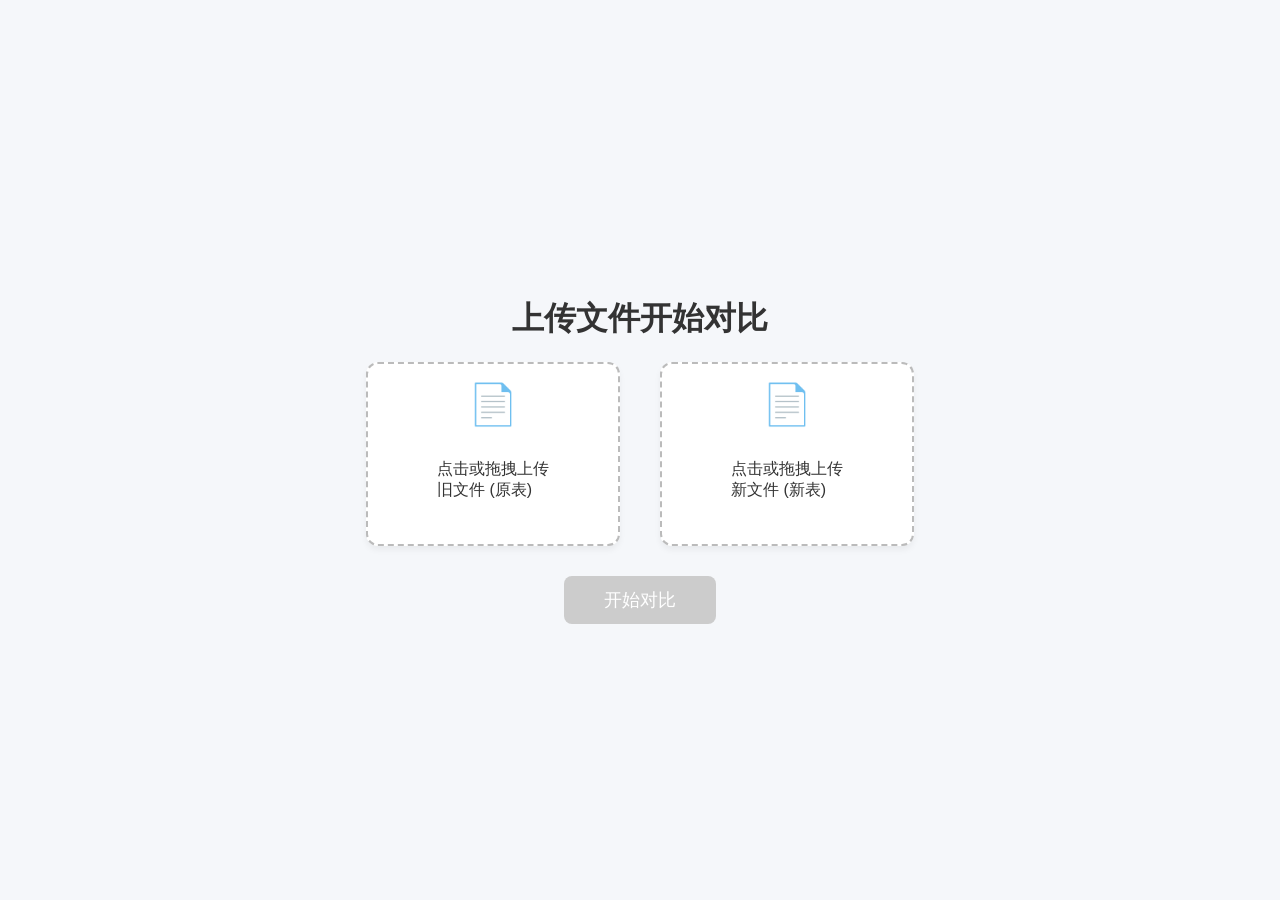
==== pages/compare.html @ 4669dcea "Initial commit for JSON formatter and comparer features" ====
<!DOCTYPE html>
<html lang="zh-CN">
<head>
    <meta charset="UTF-8">
    <meta name="viewport" content="width=device-width, initial-scale=1.0">
    <title>Excel 文档深度比较</title>
    <!-- 引入 SheetJS 处理 Excel -->
    <script src="https://cdn.sheetjs.com/xlsx-0.20.1/package/dist/xlsx.full.min.js"></script>
    <link rel="stylesheet" href="../css/style.css">
    <style>
        /* 额外的内联样式（如果有） */
    </style>
</head>
<body>

    <!-- 第一部分：上传页面 -->
    <div id="upload-section">
        <h1>上传文件开始对比</h1>
        <div class="upload-container">
            <div class="drop-zone" id="drop-1">
                <div class="icon">📄</div>
                <p>点击或拖拽上传<br>旧文件 (原表)</p>
                <div class="file-name" id="name-1"></div>
            </div>
            <div class="drop-zone" id="drop-2">
                <div class="icon">📄</div>
                <p>点击或拖拽上传<br>新文件 (新表)</p>
                <div class="file-name" id="name-2"></div>
            </div>
        </div>
        <button id="start-btn" disabled>开始对比</button>
        <input type="file" id="file-input-1" hidden accept=".xlsx, .xls">
        <input type="file" id="file-input-2" hidden accept=".xlsx, .xls">
    </div>

    <!-- 第二部分：结果页面 -->
    <div id="result-section">
        <!-- 顶部 Sheet 导航 (普通模式) -->
        <div id="normal-sheet-nav">
            <!-- 动态生成 Tab -->
        </div>

        <!-- 工具栏 -->
        <div class="toolbar">
            <h2>对比结果 <span style="font-size:12px; color:#666; font-weight:normal; margin-left:10px;" id="current-key-info"></span></h2>
            <div style="display: flex; gap: 10px;">
                <button class="btn-icon" onclick="showKeySelectionModal(commonSheets[currentSheetIndex])">⚙ 设置主键</button>
                <button class="btn-icon" id="fullscreen-btn">🖥️ 全屏显示</button>
                <div id="fs-controls" style="display: none; gap: 5px;">
                     <button class="btn-icon" id="layout-toggle-btn">📖 切换布局</button>
                     <button class="btn-icon" id="exit-fullscreen-btn">❎ 退出全屏</button>
                </div>
            </div>
        </div>

        <!-- 对比视图主体 -->
        <div id="comparison-view" class="layout-lr">
            <div class="table-wrapper" id="wrapper-left">
                <h3>旧文件 (Left)</h3>
                <div id="table-container-left"></div>
            </div>
            <div class="table-wrapper" id="wrapper-right">
                <h3>新文件 (Right)</h3>
                <div id="table-container-right"></div>
            </div>
        </div>
    </div>

    <!-- 全屏浮动导航 -->
    <div id="floating-nav">
        <div class="nav-header" id="nav-drag-handle">
            <span class="nav-title">工作表列表</span>
            <span class="nav-close" id="nav-minimize-btn">_</span>
        </div>
        <div class="nav-content" id="floating-sheet-list">
            <!-- 动态插入 Sheet 列表 -->
        </div>
        <div class="nav-actions">
            <button class="nav-btn" id="nav-prev">⬅ 上一张</button>
            <button class="nav-btn" id="nav-next">下一张 ➡</button>
            <button class="nav-btn" id="nav-exit" title="退出全屏" style="color: #d32f2f;">❎</button>
        </div>
    </div>

    <!-- 主键选择模态框 -->
    <div class="modal-overlay" id="key-modal">
        <div class="modal">
            <div class="modal-header">设置主键 (行识别规则) - <span id="modal-sheet-name"></span></div>
            <div style="font-size: 13px; color: #444; background:#f0f7f4; padding:10px; border-radius:6px; margin-bottom: 12px; line-height:1.6;">
                <strong>🤔 什么是主键？</strong><br>
                主键是能代表“这还是同一行”的列。<br>
                <div style="margin-top:5px; padding-left:10px; color:#555;">
                • <strong>情况1 (有ID)</strong>：如果有“订单号”或“工号”，勾选它即可。<br>
                • <strong>情况2 (组合)</strong>：如果没有ID，请勾选组合，例如同时勾选 <strong>[客户]</strong> 和 <strong>[时间]</strong>。<br>
                </div>
                <div style="margin-top:5px; color:#107c41; font-weight:bold;">
                💡 勾选正确的主键后，即使两张表的列顺序乱了、或者中间插入了新列，系统也能准确把相同的行对齐比较！
                </div>
            </div>
            <div class="modal-body" id="key-options">
                <!-- 动态插入列名 Checkbox -->
            </div>
            <div style="margin-bottom: 15px;">
                <label style="cursor: pointer; font-size: 13px;">
                    <input type="checkbox" id="apply-all-check" checked> 
                    应用到其他包含相同列名的工作表
                </label>
            </div>
            <div class="modal-footer">
                <button id="confirm-key-btn" class="btn-icon" style="background: var(--primary-color); color: white; border: none;">确认并重新对比</button>
            </div>
        </div>
    </div>

    <script src="../js/script.js"></script>
</body>
</html>
---- css/style.css ----
:root {
    --primary-color: #107c41; /* Excel Green */
    --primary-light: #e6f7ef;
    --border-color: #e0e0e0;
    --bg-color: #f5f7fa;
    --text-color: #333;
    
    /* Diff Colors */
    --diff-add-bg: #dcfce7; /* Stronger Green */
    --diff-add-color: #166534;
    --diff-del-bg: #fee2e2; /* Stronger Red */
    --diff-del-color: #991b1b;
    --diff-mod-bg: #fecaca; /* Reddish for modification */
    --diff-mod-text: #7f1d1d;
    --match-bg: #f0fdf4; /* Light Green for Matches */
    
    /* Fullscreen Mode (White/Simple) */
    --fs-bg: #ffffff;
    --fs-text: #333333;
    --fs-border: #e0e0e0;
    --fs-header-bg: #f9fafb;
}

body {
    font-family: "Segoe UI", "Microsoft YaHei", sans-serif;
    margin: 0;
    padding: 0;
    background-color: var(--bg-color);
    color: var(--text-color);
    height: 100vh;
    display: flex;
    flex-direction: column;
}

/* --- Upload Section --- */
#upload-section {
    flex: 1;
    display: flex;
    flex-direction: column;
    align-items: center;
    justify-content: center;
    transition: all 0.5s ease;
    padding: 20px;
}

#upload-section.collapsed {
    display: none;
}

.upload-container {
    display: flex;
    gap: 40px;
    margin-bottom: 30px;
}

.drop-zone {
    width: 250px;
    height: 180px;
    border: 2px dashed #bbb;
    border-radius: 12px;
    display: flex;
    flex-direction: column;
    align-items: center;
    justify-content: center;
    background: white;
    cursor: pointer;
    transition: all 0.3s;
    box-shadow: 0 4px 6px rgba(0,0,0,0.05);
}

.drop-zone:hover, .drop-zone.dragover {
    border-color: var(--primary-color);
    background: var(--primary-light);
    transform: translateY(-2px);
}

.drop-zone .icon {
    font-size: 40px;
    margin-bottom: 15px;
}

.file-name {
    margin-top: 10px;
    font-weight: bold;
    color: var(--primary-color);
    word-break: break-all;
    text-align: center;
    padding: 0 10px;
}

#start-btn {
    padding: 12px 40px;
    font-size: 18px;
    background-color: var(--primary-color);
    color: white;
    border: none;
    border-radius: 8px;
    cursor: pointer;
    transition: background 0.3s;
    box-shadow: 0 4px 12px rgba(16, 124, 65, 0.3);
}

#start-btn:disabled {
    background-color: #ccc;
    cursor: not-allowed;
    box-shadow: none;
}

/* --- Result Section --- */
#result-section {
    display: none; /* JS toggles this */
    flex-direction: column;
    height: 100vh;
    overflow: hidden;
}

/* --- Sheet Navigation --- */
#normal-sheet-nav {
    display: flex;
    overflow-x: auto;
    background: #fff;
    border-bottom: 1px solid var(--border-color);
    padding: 0 12px;
    box-shadow: 0 2px 4px rgba(0,0,0,0.05);
    scroll-behavior: smooth;
    /* 隐藏默认滚动条，但保持可滚动 */
    scrollbar-width: thin;
    scrollbar-color: #ccc transparent;
}
#normal-sheet-nav::-webkit-scrollbar {
    height: 3px;
}
#normal-sheet-nav::-webkit-scrollbar-thumb {
    background: #ccc;
    border-radius: 3px;
}
#normal-sheet-nav::-webkit-scrollbar-track {
    background: transparent;
}

.sheet-tab {
    padding: 10px 16px;
    cursor: pointer;
    border-bottom: 3px solid transparent;
    font-weight: 500;
    white-space: nowrap;
    transition: all 0.2s;
    display: flex;
    align-items: center;
    gap: 6px;
    position: relative;
    font-size: 13px;
}

/* 红绿状态圆点 */
.sheet-tab .status-dot {
    display: inline-block;
    width: 7px;
    height: 7px;
    border-radius: 50%;
    background: #d1d5db; /* 默认灰色：计算中 */
    flex-shrink: 0;
    transition: background 0.4s ease, box-shadow 0.4s ease;
}
.sheet-tab .status-dot[data-status="same"] {
    background: #22c55e; /* 绿色 */
    box-shadow: 0 0 4px rgba(34, 197, 94, 0.5);
}
.sheet-tab .status-dot[data-status="diff"] {
    background: #ef4444; /* 红色 */
    box-shadow: 0 0 4px rgba(239, 68, 68, 0.5);
}
.sheet-tab .status-dot[data-status="pending"] {
    background: #d1d5db; /* 灰色 */
    animation: dot-pulse 1.5s ease-in-out infinite;
}
@keyframes dot-pulse {
    0%, 100% { opacity: 0.4; }
    50% { opacity: 1; }
}

.sheet-tab:hover {
    background: var(--primary-light);
    color: var(--primary-color);
}

.sheet-tab.active {
    border-bottom-color: var(--primary-color);
    color: var(--primary-color);
    font-weight: bold;
}

/* --- Toolbar --- */
.toolbar {
    padding: 15px 20px;
    background: #fdfdfd;
    display: flex;
    align-items: center;
    justify-content: space-between;
    border-bottom: 1px solid var(--border-color);
}

.toolbar h2 {
    margin: 0;
    font-size: 18px;
    font-weight: 600;
}

.btn-icon {
    padding: 8px 16px;
    background: white;
    border: 1px solid #ccc;
    border-radius: 6px;
    cursor: pointer;
    font-size: 14px;
    display: flex;
    align-items: center;
    gap: 6px;
    transition: all 0.2s;
}

.btn-icon:hover {
    background: #f0f0f0;
    border-color: #bbb;
}

/* --- Comparison View --- */
#comparison-view {
    flex: 1;
    display: flex;
    overflow: hidden; /* Prevent body scroll */
    padding: 10px;
    gap: 10px;
    background: #eef1f5;
}

.table-wrapper {
    flex: 1;
    background: white;
    border-radius: 8px;
    border: 1px solid var(--border-color);
    display: flex;
    flex-direction: column;
    overflow: hidden;
    box-shadow: 0 2px 8px rgba(0,0,0,0.03);
}

.table-wrapper h3 {
    margin: 0;
    padding: 10px 15px;
    background: #fafafa;
    border-bottom: 1px solid var(--border-color);
    font-size: 14px;
    color: #666;
    text-transform: uppercase;
    letter-spacing: 0.5px;
}

/* layout modifier */
#comparison-view.layout-tb {
    flex-direction: column;
}
#comparison-view.layout-lr {
    flex-direction: row;
}

/* --- Table Styles --- */
#table-container-left, #table-container-right {
    flex: 1;
    overflow: auto; /* Internal scroll */
    position: relative;
}

table {
    border-collapse: collapse;
    width: 100%; /* Force full width, column widths handled by auto */
    font-size: 13px;
    table-layout: auto; /* Let browser determine width based on content */
    min-width: 100%;
}

th, td {
    padding: 8px 10px;
    border: 1px solid var(--border-color);
    white-space: nowrap; /* Force single line */
    overflow: hidden;
    text-overflow: ellipsis;
    /* Remove fixed max-width to allow resizing */
    max-width: 300px; /* Default max width, user can resize */
    height: 30px; /* Fixed height for consistency */
}

th {
    background: #f3f3f3;
    position: sticky;
    top: 0;
    z-index: 10;
    font-weight: 600;
    text-align: left;
    box-shadow: 0 1px 0 #ddd;
    position: relative; /* For resizer positioning */
    user-select: none; /* Prevent text selection while resizing */
}

.resizer {
    position: absolute;
    right: 0;
    top: 0;
    width: 5px;
    height: 100%;
    cursor: col-resize;
    user-select: none;
    z-index: 20;
}

.resizer:hover, .resizing {
    background-color: var(--primary-color);
}

/* Diff Highlighting */
tr.diff-added {
    background-color: var(--diff-add-bg);
}
tr.diff-added td {
    color: var(--diff-add-color);
}

tr.diff-deleted {
    background-color: var(--diff-del-bg);
}
tr.diff-deleted td {
    color: var(--diff-del-color);
    text-decoration: line-through;
}

/* Match Highlighting - new feature */
tr.row-match td {
    background-color: var(--match-bg); /* Very subtle green */
    color: #333; /* Reset color just in case */
    opacity: 0.7; /* Make matching rows slightly faded to emphasize diffs */
}

td.diff-modified {
    background-color: var(--diff-mod-bg);
    color: var(--diff-mod-text);
    font-weight: bold;
    border: 2px solid #e1ce00; /* border highlight */
}

/* Structural Diffs (Added Rows / Columns) */
/* Use a special color (e.g., Orange/Yellow) for "New Structure" vs "Value Difference (Red)" */
:root {
    --struct-color-bg: #fff7ed; /* Light Orange */
    --struct-color-fg: #c2410c; /* Dark Orange */
    --struct-border: #fdba74;
}

tr.diff-struct-added td {
    background-color: var(--struct-color-bg) !important;
    color: var(--struct-color-fg);
    border-top: 1px solid var(--struct-border);
    border-bottom: 1px solid var(--struct-border);
}

tr.diff-struct-missing td {
    /* The placeholder side */
    background: repeating-linear-gradient(
        45deg,
        #fff7ed,
        #fff7ed 10px,
        #ffedd5 10px,
        #ffedd5 20px
    );
     color: #9ca3af;
}

/* Added Columns */
td.col-struct-added, th.col-struct-added {
    background-color: var(--struct-color-bg);
    border-left: 2px solid var(--struct-fg);
    border-right: 2px solid var(--struct-fg);
   color: var(--struct-color-fg);
}

td.col-struct-missing, th.col-struct-missing {
    background-color: #f9fafb; /* Light Grey base */
    background-image: repeating-linear-gradient(
        45deg,
        #fff7ed,
        #fff7ed 10px,
        #ffedd5 10px,
        #ffedd5 20px
    );
    color: #9ca3af; 
}

/* --- Floating Nav (Light Theme) --- */
#floating-nav {
    display: none; /* hidden by default */
    position: fixed;
    width: 220px;
    background: rgba(255, 255, 255, 0.95);
    backdrop-filter: blur(10px);
    border-radius: 12px;
    color: #333;
    flex-direction: column;
    box-shadow: 0 8px 32px rgba(0,0,0,0.1);
    border: 1px solid #e0e0e0;
    z-index: 1000;
    transition: width 0.3s, height 0.3s, border-radius 0.3s;
    overflow: hidden;
}

#floating-nav.minimized {
    width: 50px;
    height: 50px;
    border-radius: 25px;
    cursor: pointer;
    justify-content: center;
    align-items: center;
    background: white;
    border: 1px solid #ccc;
    box-shadow: 0 4px 10px rgba(0,0,0,0.1);
}

#floating-nav.minimized .nav-content,
#floating-nav.minimized .nav-actions,
#floating-nav.minimized .nav-title {
    display: none;
}

#floating-nav.minimized .nav-header {
    background: transparent;
    padding: 0;
    justify-content: center;
    height: 100%;
}
#floating-nav.minimized .nav-close {
    font-size: 30px;
    line-height: 50px;
    color: #107c41;
}


.nav-header {
    padding: 12px 15px;
    background: #f9f9f9;
    border-bottom: 1px solid #eee;
    cursor: move;
    display: flex;
    justify-content: space-between;
    align-items: center;
    user-select: none;
}

.nav-title {
    font-size: 14px;
    font-weight: bold;
    color: #107c41;
}

.nav-close {
    cursor: pointer;
    font-weight: bold;
    padding: 0 5px;
    color: #666;
}

.nav-content {
    max-height: 250px;
    overflow-y: auto;
    padding: 5px 0;
}

.nav-item {
    padding: 8px 15px;
    cursor: pointer;
    font-size: 13px;
    border-left: 3px solid transparent;
    color: #333;
}
.nav-item:hover { background: #f0f7f4; }
.nav-item.active {
    background: #e6ffec;
    border-left-color: #107c41;
    color: #107c41;
    font-weight: bold;
}

.nav-actions {
    display: flex;
    border-top: 1px solid #eee;
    background: #fff;
}
.nav-btn {
    flex: 1;
    background: transparent;
    border: none;
    color: #555;
    padding: 12px;
    cursor: pointer;
    transition: background 0.2s;
    font-size: 14px;
}
.nav-btn:hover { background: #f5f5f5; color: #107c41; }


/* --- Fullscreen Mode Overrides (Clean White) --- */
body.fullscreen-mode {
    background-color: white; /* Simple White */
}

/* Hide top navigation and toolbar in fullscreen as requested */
body.fullscreen-mode #normal-sheet-nav,
body.fullscreen-mode .toolbar {
    display: none !important;
}

body.fullscreen-mode #comparison-view {
    background-color: #f5f7fa; /* Light gray background */
    padding: 0; 
    gap: 2px; /* Close gap */
}

body.fullscreen-mode .table-wrapper {
    border: none;
    border-radius: 0;
    box-shadow: none;
}

/* Ensure data is still readable and styled like normal mode */
body.fullscreen-mode th {
    background-color: #f0f0f0;
    color: #333;
    border-color: #ddd;
}

body.fullscreen-mode td {
    border-color: #ddd;
    color: #333;
}



/* --- Modal --- */
.modal-overlay {
    display: none;
    position: fixed;
    top: 0; left: 0; right: 0; bottom: 0;
    background: rgba(0,0,0,0.5);
    z-index: 2000;
    justify-content: center;
    align-items: center;
}

.modal {
    background: white;
    padding: 24px;
    border-radius: 12px;
    width: 400px;
    max-width: 90vw;
    box-shadow: 0 10px 25px rgba(0,0,0,0.2);
    display: flex;
    flex-direction: column;
}

.modal-header {
    font-size: 18px;
    font-weight: bold;
    margin-bottom: 12px;
    color: var(--primary-color);
}

.modal-body {
    max-height: 300px;
    overflow-y: auto;
    margin-bottom: 20px;
    border: 1px solid #eee;
    padding: 10px;
    border-radius: 6px;
}

.col-option {
    display: block;
    margin-bottom: 8px;
    padding: 6px;
    border-radius: 4px;
    transition: background 0.2s;
}
.col-option:hover {
    background: #f5f5f5;
}

.col-option input {
    margin-right: 10px;
}

.modal-footer {
    display: flex;
    justify-content: flex-end;
}
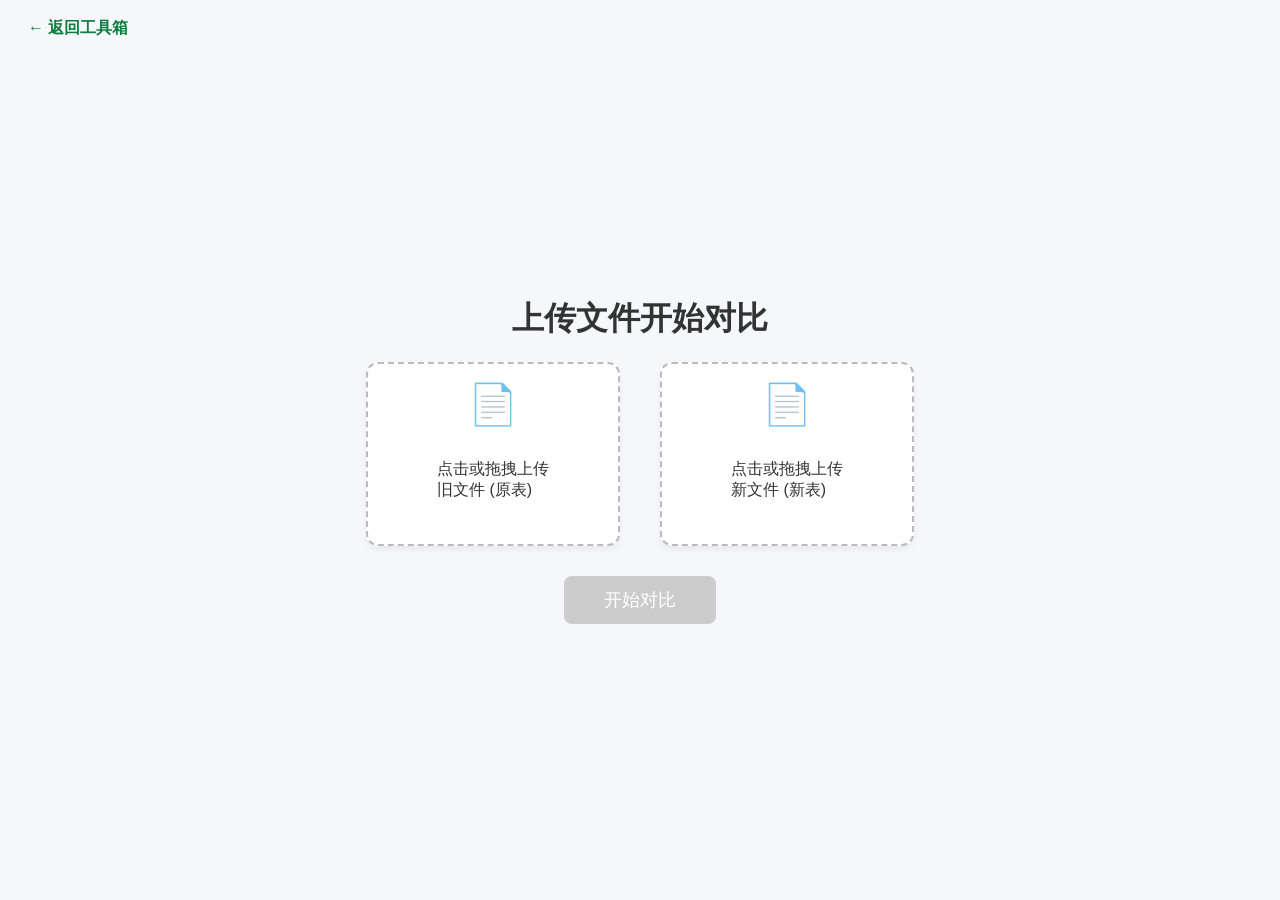
==== commit 6e2924d8: "优化页面跳转与 Excel 返回区样式 - 首页工具入口改为新标签页打开，避免覆盖原页面\n- 移除 Excel 页面顶部返回横幅，统一页面背景\n- 删除返回按钮后的 Excel 文档深度比较 文案" ====
--- a/pages/compare.html
+++ b/pages/compare.html
@@ -3,15 +3,33 @@
 <head>
     <meta charset="UTF-8">
     <meta name="viewport" content="width=device-width, initial-scale=1.0">
-    <title>Excel 文档深度比较</title>
+    <title>Excel 比较器</title>
     <!-- 引入 SheetJS 处理 Excel -->
     <script src="https://cdn.sheetjs.com/xlsx-0.20.1/package/dist/xlsx.full.min.js"></script>
     <link rel="stylesheet" href="../css/style.css">
     <style>
-        /* 额外的内联样式（如果有） */
+        .back-btn {
+            position: fixed;
+            top: 14px;
+            left: 20px;
+            z-index: 120;
+            text-decoration: none;
+            color: #107c41;
+            font-weight: 600;
+            display: inline-flex;
+            align-items: center;
+            gap: 6px;
+            padding: 4px 8px;
+            border-radius: 6px;
+        }
+
+        .back-btn:hover {
+            background: rgba(16, 124, 65, 0.08);
+        }
     </style>
 </head>
 <body>
+    <a href="../index.html" class="back-btn">← 返回工具箱</a>
 
     <!-- 第一部分：上传页面 -->
     <div id="upload-section">
@@ -114,4 +132,4 @@
 
     <script src="../js/script.js"></script>
 </body>
-</html>+</html>
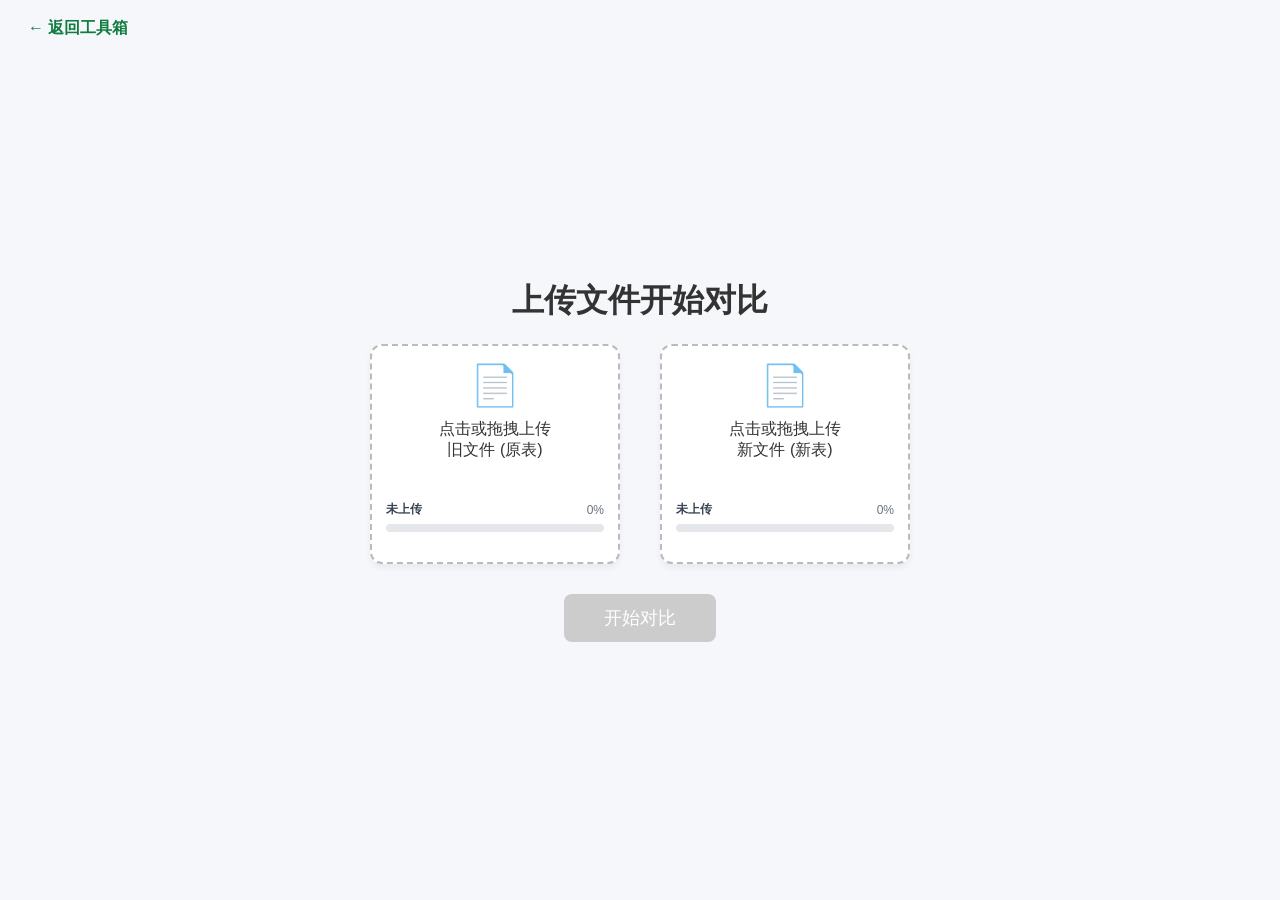
==== commit 47a78d74: "优化 Excel 对比页顶部布局并支持上次文档自动恢复" ====
--- a/pages/compare.html
+++ b/pages/compare.html
@@ -5,7 +5,6 @@
     <meta name="viewport" content="width=device-width, initial-scale=1.0">
     <title>Excel 比较器</title>
     <!-- 引入 SheetJS 处理 Excel -->
-    <script src="https://cdn.sheetjs.com/xlsx-0.20.1/package/dist/xlsx.full.min.js"></script>
     <link rel="stylesheet" href="../css/style.css">
     <style>
         .back-btn {
@@ -34,16 +33,35 @@
     <!-- 第一部分：上传页面 -->
     <div id="upload-section">
         <h1>上传文件开始对比</h1>
+        <div id="restore-hint" class="restore-hint" hidden></div>
         <div class="upload-container">
             <div class="drop-zone" id="drop-1">
                 <div class="icon">📄</div>
                 <p>点击或拖拽上传<br>旧文件 (原表)</p>
                 <div class="file-name" id="name-1"></div>
+                <div class="upload-meta" id="meta-1">
+                    <div class="upload-status-row">
+                        <span class="upload-status-text" id="status-1">未上传</span>
+                        <span class="upload-percent" id="percent-1">0%</span>
+                    </div>
+                    <div class="upload-progress">
+                        <div class="upload-progress-bar" id="progress-1"></div>
+                    </div>
+                </div>
             </div>
             <div class="drop-zone" id="drop-2">
                 <div class="icon">📄</div>
                 <p>点击或拖拽上传<br>新文件 (新表)</p>
                 <div class="file-name" id="name-2"></div>
+                <div class="upload-meta" id="meta-2">
+                    <div class="upload-status-row">
+                        <span class="upload-status-text" id="status-2">未上传</span>
+                        <span class="upload-percent" id="percent-2">0%</span>
+                    </div>
+                    <div class="upload-progress">
+                        <div class="upload-progress-bar" id="progress-2"></div>
+                    </div>
+                </div>
             </div>
         </div>
         <button id="start-btn" disabled>开始对比</button>
@@ -53,22 +71,27 @@
 
     <!-- 第二部分：结果页面 -->
     <div id="result-section">
+        <!-- 工具栏 -->
+        <div class="toolbar">
+            <div class="toolbar-left">
+                <button class="btn-icon" id="back-to-upload-btn">← 返回上传界面重新上传</button>
+            </div>
+            <div class="toolbar-center">
+                <h2>对比结果 <span id="current-key-info"></span></h2>
+            </div>
+            <div class="toolbar-right">
+                <button class="btn-icon" onclick="showKeySelectionModal(commonSheets[currentSheetIndex])">⚙ 设置主键</button>
+                <button class="btn-icon" id="fullscreen-btn">🖥️ 全屏显示</button>
+                <div id="fs-controls">
+                    <button class="btn-icon" id="layout-toggle-btn">📖 切换布局</button>
+                    <button class="btn-icon" id="exit-fullscreen-btn">❎ 退出全屏</button>
+                </div>
+            </div>
+        </div>
+
         <!-- 顶部 Sheet 导航 (普通模式) -->
         <div id="normal-sheet-nav">
             <!-- 动态生成 Tab -->
-        </div>
-
-        <!-- 工具栏 -->
-        <div class="toolbar">
-            <h2>对比结果 <span style="font-size:12px; color:#666; font-weight:normal; margin-left:10px;" id="current-key-info"></span></h2>
-            <div style="display: flex; gap: 10px;">
-                <button class="btn-icon" onclick="showKeySelectionModal(commonSheets[currentSheetIndex])">⚙ 设置主键</button>
-                <button class="btn-icon" id="fullscreen-btn">🖥️ 全屏显示</button>
-                <div id="fs-controls" style="display: none; gap: 5px;">
-                     <button class="btn-icon" id="layout-toggle-btn">📖 切换布局</button>
-                     <button class="btn-icon" id="exit-fullscreen-btn">❎ 退出全屏</button>
-                </div>
-            </div>
         </div>
 
         <!-- 对比视图主体 -->
@@ -130,6 +153,7 @@
         </div>
     </div>
 
-    <script src="../js/script.js"></script>
+    <script defer src="../js/lib/xlsx.full.min.js"></script>
+    <script defer src="../js/script.js"></script>
 </body>
 </html>
--- a/css/style.css
+++ b/css/style.css
@@ -47,6 +47,31 @@
     display: none;
 }
 
+.restore-hint {
+    width: min(900px, 100%);
+    margin: 10px auto 18px;
+    padding: 10px 12px;
+    border-radius: 8px;
+    border: 1px solid #cde8d8;
+    background: #eefaf2;
+    color: #17623b;
+    font-size: 13px;
+    line-height: 1.5;
+    box-sizing: border-box;
+}
+
+.restore-hint.is-warning {
+    border-color: #f2d3a0;
+    background: #fff7e8;
+    color: #9a5f00;
+}
+
+.restore-hint.is-info {
+    border-color: #bfdef8;
+    background: #eef6ff;
+    color: #1f4f86;
+}
+
 .upload-container {
     display: flex;
     gap: 40px;
@@ -55,17 +80,19 @@
 
 .drop-zone {
     width: 250px;
-    height: 180px;
+    min-height: 220px;
     border: 2px dashed #bbb;
     border-radius: 12px;
     display: flex;
     flex-direction: column;
     align-items: center;
-    justify-content: center;
+    justify-content: flex-start;
     background: white;
     cursor: pointer;
     transition: all 0.3s;
     box-shadow: 0 4px 6px rgba(0,0,0,0.05);
+    padding: 16px 14px 14px;
+    box-sizing: border-box;
 }
 
 .drop-zone:hover, .drop-zone.dragover {
@@ -74,9 +101,42 @@
     transform: translateY(-2px);
 }
 
+.drop-zone.is-success {
+    border-color: #22c55e;
+    background: #f0fdf4;
+}
+
+.drop-zone.is-error {
+    border-color: #ef4444;
+    background: #fef2f2;
+}
+
+.drop-zone.is-reading,
+.drop-zone.is-parsing {
+    border-color: #107c41;
+    background: #f7fcf9;
+}
+
+.drop-zone.is-success:hover,
+.drop-zone.is-success.dragover {
+    border-color: #16a34a;
+    background: #ecfdf3;
+}
+
+.drop-zone.is-error:hover,
+.drop-zone.is-error.dragover {
+    border-color: #dc2626;
+    background: #fee2e2;
+}
+
 .drop-zone .icon {
     font-size: 40px;
-    margin-bottom: 15px;
+    margin-bottom: 10px;
+}
+
+.drop-zone p {
+    margin: 0;
+    text-align: center;
 }
 
 .file-name {
@@ -86,6 +146,90 @@
     word-break: break-all;
     text-align: center;
     padding: 0 10px;
+    min-height: 20px;
+}
+
+.upload-meta {
+    width: 100%;
+    margin-top: 10px;
+}
+
+.upload-status-row {
+    display: flex;
+    align-items: center;
+    justify-content: space-between;
+    font-size: 12px;
+    margin-bottom: 6px;
+    color: #4b5563;
+}
+
+.upload-status-text {
+    font-weight: 600;
+    color: #374151;
+}
+
+.upload-status-text.is-success {
+    color: #15803d;
+}
+
+.upload-status-text.is-error {
+    color: #b91c1c;
+}
+
+.upload-percent {
+    color: #6b7280;
+    font-variant-numeric: tabular-nums;
+}
+
+.upload-progress {
+    width: 100%;
+    height: 8px;
+    border-radius: 999px;
+    background: #e5e7eb;
+    overflow: hidden;
+}
+
+.upload-progress-bar {
+    position: relative;
+    width: 0%;
+    height: 100%;
+    border-radius: inherit;
+    background: linear-gradient(90deg, #16a34a, #22c55e);
+    transition: width 0.25s linear;
+}
+
+.upload-progress-bar.is-parsing::after {
+    content: '';
+    position: absolute;
+    inset: 0;
+    background-image: repeating-linear-gradient(
+        45deg,
+        rgba(255, 255, 255, 0.18) 0,
+        rgba(255, 255, 255, 0.18) 8px,
+        rgba(255, 255, 255, 0.03) 8px,
+        rgba(255, 255, 255, 0.03) 16px
+    );
+    animation: upload-stripes 0.9s linear infinite;
+}
+
+.upload-progress-bar.is-success {
+    background: linear-gradient(90deg, #16a34a, #16a34a);
+    box-shadow: 0 0 0 0 rgba(22, 163, 74, 0.35);
+    animation: upload-success-pop 0.6s ease-out;
+}
+
+.upload-progress-bar.is-error {
+    background: linear-gradient(90deg, #ef4444, #ef4444);
+}
+
+@keyframes upload-stripes {
+    from { background-position: 0 0; }
+    to { background-position: 24px 0; }
+}
+
+@keyframes upload-success-pop {
+    0% { box-shadow: 0 0 0 0 rgba(22, 163, 74, 0.35); }
+    100% { box-shadow: 0 0 0 10px rgba(22, 163, 74, 0); }
 }
 
 #start-btn {
@@ -192,11 +336,12 @@
 
 /* --- Toolbar --- */
 .toolbar {
-    padding: 15px 20px;
+    padding: 12px 20px;
     background: #fdfdfd;
-    display: flex;
-    align-items: center;
-    justify-content: space-between;
+    display: grid;
+    grid-template-columns: minmax(220px, 1fr) auto minmax(220px, 1fr);
+    align-items: center;
+    gap: 12px;
     border-bottom: 1px solid var(--border-color);
 }
 
@@ -204,6 +349,42 @@
     margin: 0;
     font-size: 18px;
     font-weight: 600;
+}
+
+.toolbar-left {
+    justify-self: start;
+}
+
+.toolbar-center {
+    justify-self: center;
+    text-align: center;
+}
+
+.toolbar-right {
+    justify-self: end;
+    display: flex;
+    align-items: center;
+    gap: 10px;
+}
+
+#current-key-info {
+    font-size: 12px;
+    color: #666;
+    font-weight: normal;
+    margin-left: 10px;
+}
+
+#back-to-upload-btn {
+    white-space: nowrap;
+}
+
+#fs-controls {
+    display: none;
+    gap: 5px;
+}
+
+.back-btn.is-hidden {
+    display: none;
 }
 
 .btn-icon {
@@ -222,6 +403,28 @@
 .btn-icon:hover {
     background: #f0f0f0;
     border-color: #bbb;
+}
+
+@media (max-width: 980px) {
+    .toolbar {
+        grid-template-columns: 1fr;
+        gap: 8px;
+    }
+
+    .toolbar-left,
+    .toolbar-center,
+    .toolbar-right {
+        justify-self: stretch;
+    }
+
+    .toolbar-center {
+        text-align: left;
+    }
+
+    .toolbar-right {
+        justify-content: flex-start;
+        flex-wrap: wrap;
+    }
 }
 
 /* --- Comparison View --- */
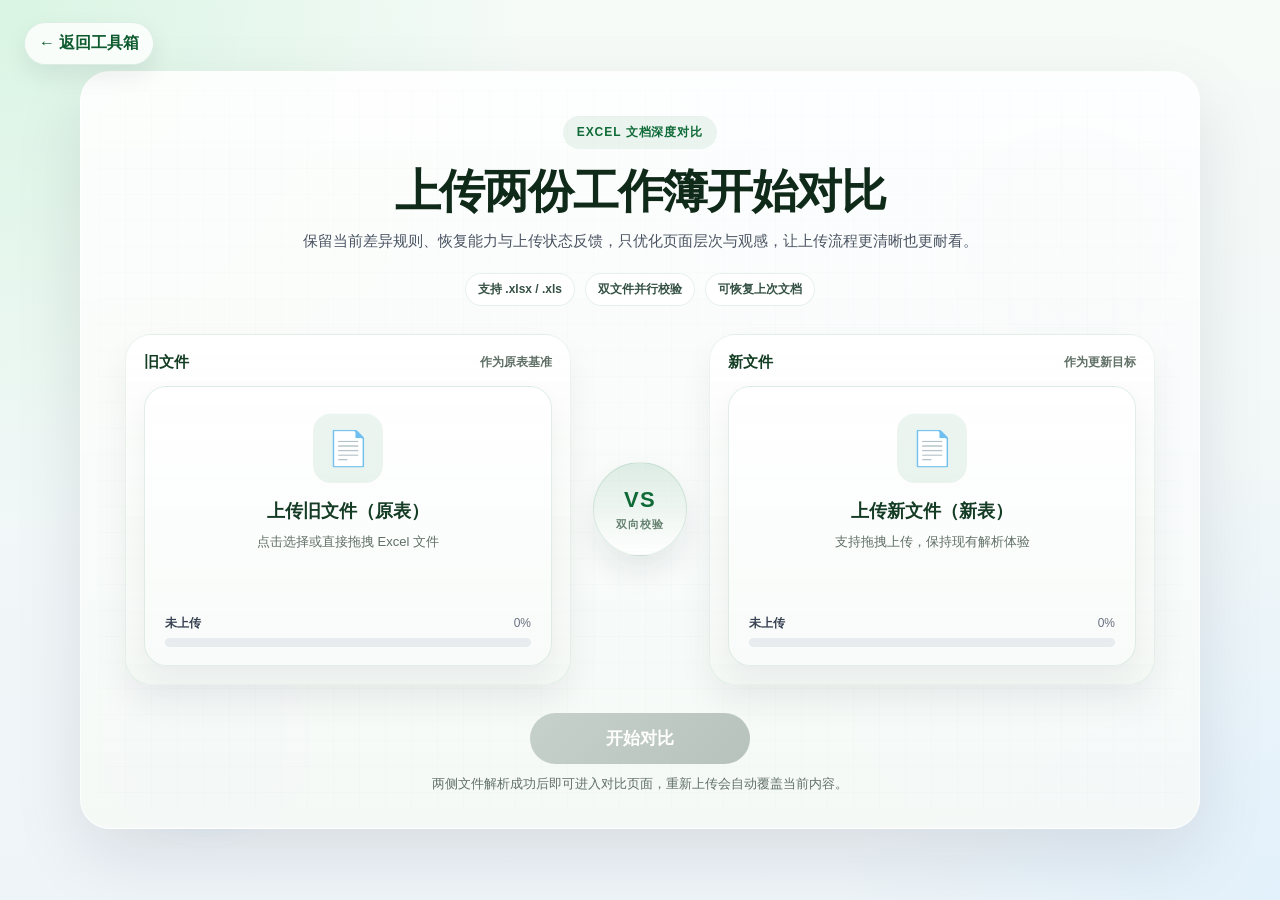
==== commit 5398f3b1: "优化 Excel 上传页视觉布局与页面层次" ====
--- a/pages/compare.html
+++ b/pages/compare.html
@@ -9,21 +9,25 @@
     <style>
         .back-btn {
             position: fixed;
-            top: 14px;
-            left: 20px;
+            top: 22px;
+            left: 24px;
             z-index: 120;
             text-decoration: none;
-            color: #107c41;
+            color: #0f5b30;
             font-weight: 600;
             display: inline-flex;
             align-items: center;
-            gap: 6px;
-            padding: 4px 8px;
-            border-radius: 6px;
+            gap: 8px;
+            padding: 10px 14px;
+            border-radius: 999px;
+            background: rgba(255, 255, 255, 0.8);
+            border: 1px solid rgba(16, 124, 65, 0.12);
+            box-shadow: 0 10px 25px rgba(15, 23, 42, 0.08);
+            backdrop-filter: blur(12px);
         }
 
         .back-btn:hover {
-            background: rgba(16, 124, 65, 0.08);
+            background: rgba(255, 255, 255, 0.95);
         }
     </style>
 </head>
@@ -32,39 +36,79 @@
 
     <!-- 第一部分：上传页面 -->
     <div id="upload-section">
-        <h1>上传文件开始对比</h1>
-        <div id="restore-hint" class="restore-hint" hidden></div>
-        <div class="upload-container">
-            <div class="drop-zone" id="drop-1">
-                <div class="icon">📄</div>
-                <p>点击或拖拽上传<br>旧文件 (原表)</p>
-                <div class="file-name" id="name-1"></div>
-                <div class="upload-meta" id="meta-1">
-                    <div class="upload-status-row">
-                        <span class="upload-status-text" id="status-1">未上传</span>
-                        <span class="upload-percent" id="percent-1">0%</span>
-                    </div>
-                    <div class="upload-progress">
-                        <div class="upload-progress-bar" id="progress-1"></div>
-                    </div>
-                </div>
-            </div>
-            <div class="drop-zone" id="drop-2">
-                <div class="icon">📄</div>
-                <p>点击或拖拽上传<br>新文件 (新表)</p>
-                <div class="file-name" id="name-2"></div>
-                <div class="upload-meta" id="meta-2">
-                    <div class="upload-status-row">
-                        <span class="upload-status-text" id="status-2">未上传</span>
-                        <span class="upload-percent" id="percent-2">0%</span>
-                    </div>
-                    <div class="upload-progress">
-                        <div class="upload-progress-bar" id="progress-2"></div>
-                    </div>
-                </div>
-            </div>
-        </div>
-        <button id="start-btn" disabled>开始对比</button>
+        <div class="upload-shell">
+            <div class="upload-hero">
+                <div class="upload-eyebrow">Excel 文档深度对比</div>
+                <h1>上传两份工作簿开始对比</h1>
+                <p class="upload-subtitle">保留当前差异规则、恢复能力与上传状态反馈，只优化页面层次与观感，让上传流程更清晰也更耐看。</p>
+                <div class="upload-highlights">
+                    <span class="upload-highlight">支持 .xlsx / .xls</span>
+                    <span class="upload-highlight">双文件并行校验</span>
+                    <span class="upload-highlight">可恢复上次文档</span>
+                </div>
+                <div id="restore-hint" class="restore-hint" hidden></div>
+            </div>
+
+            <div class="upload-container">
+                <div class="upload-panel">
+                    <div class="upload-panel-header">
+                        <span class="upload-panel-label">旧文件</span>
+                        <span class="upload-panel-meta">作为原表基准</span>
+                    </div>
+                    <div class="drop-zone" id="drop-1">
+                        <div class="icon">📄</div>
+                        <div class="drop-zone-copy">
+                            <strong>上传旧文件（原表）</strong>
+                            <p>点击选择或直接拖拽 Excel 文件</p>
+                        </div>
+                        <div class="file-name" id="name-1"></div>
+                        <div class="upload-meta" id="meta-1">
+                            <div class="upload-status-row">
+                                <span class="upload-status-text" id="status-1">未上传</span>
+                                <span class="upload-percent" id="percent-1">0%</span>
+                            </div>
+                            <div class="upload-progress">
+                                <div class="upload-progress-bar" id="progress-1"></div>
+                            </div>
+                        </div>
+                    </div>
+                </div>
+
+                <div class="upload-connector" aria-hidden="true">
+                    <span>VS</span>
+                    <small>双向校验</small>
+                </div>
+
+                <div class="upload-panel">
+                    <div class="upload-panel-header">
+                        <span class="upload-panel-label">新文件</span>
+                        <span class="upload-panel-meta">作为更新目标</span>
+                    </div>
+                    <div class="drop-zone" id="drop-2">
+                        <div class="icon">📄</div>
+                        <div class="drop-zone-copy">
+                            <strong>上传新文件（新表）</strong>
+                            <p>支持拖拽上传，保持现有解析体验</p>
+                        </div>
+                        <div class="file-name" id="name-2"></div>
+                        <div class="upload-meta" id="meta-2">
+                            <div class="upload-status-row">
+                                <span class="upload-status-text" id="status-2">未上传</span>
+                                <span class="upload-percent" id="percent-2">0%</span>
+                            </div>
+                            <div class="upload-progress">
+                                <div class="upload-progress-bar" id="progress-2"></div>
+                            </div>
+                        </div>
+                    </div>
+                </div>
+            </div>
+
+            <div class="upload-actions">
+                <button id="start-btn" disabled>开始对比</button>
+                <p class="upload-action-note">两侧文件解析成功后即可进入对比页面，重新上传会自动覆盖当前内容。</p>
+            </div>
+        </div>
         <input type="file" id="file-input-1" hidden accept=".xlsx, .xls">
         <input type="file" id="file-input-2" hidden accept=".xlsx, .xls">
     </div>
--- a/css/style.css
+++ b/css/style.css
@@ -35,29 +35,153 @@
 /* --- Upload Section --- */
 #upload-section {
     flex: 1;
+    position: relative;
     display: flex;
     flex-direction: column;
     align-items: center;
     justify-content: center;
     transition: all 0.5s ease;
-    padding: 20px;
+    padding: 36px 24px;
+    overflow: hidden;
+    background:
+        radial-gradient(circle at top left, rgba(214, 244, 225, 0.9), transparent 34%),
+        radial-gradient(circle at bottom right, rgba(223, 240, 252, 0.78), transparent 28%),
+        linear-gradient(180deg, #f6fbf8 0%, #eef4f8 100%);
 }
 
 #upload-section.collapsed {
     display: none;
 }
 
+#upload-section::before,
+#upload-section::after {
+    content: '';
+    position: absolute;
+    inset: auto;
+    pointer-events: none;
+    border-radius: 999px;
+    filter: blur(12px);
+}
+
+#upload-section::before {
+    top: 14%;
+    right: 8%;
+    width: 220px;
+    height: 220px;
+    background: rgba(16, 124, 65, 0.08);
+}
+
+#upload-section::after {
+    left: 9%;
+    bottom: 8%;
+    width: 180px;
+    height: 180px;
+    background: rgba(59, 130, 246, 0.07);
+}
+
+.upload-shell {
+    position: relative;
+    z-index: 1;
+    width: min(1120px, 100%);
+    padding: 44px 44px 34px;
+    border-radius: 30px;
+    background:
+        linear-gradient(180deg, rgba(255, 255, 255, 0.9), rgba(246, 250, 247, 0.92)),
+        linear-gradient(90deg, rgba(16, 124, 65, 0.04), rgba(59, 130, 246, 0.03));
+    border: 1px solid rgba(255, 255, 255, 0.65);
+    box-shadow:
+        0 26px 70px rgba(15, 23, 42, 0.1),
+        inset 0 1px 0 rgba(255, 255, 255, 0.7);
+    backdrop-filter: blur(16px);
+    box-sizing: border-box;
+}
+
+.upload-shell::before {
+    content: '';
+    position: absolute;
+    inset: 18px;
+    border-radius: 22px;
+    background-image:
+        linear-gradient(rgba(16, 124, 65, 0.025) 1px, transparent 1px),
+        linear-gradient(90deg, rgba(16, 124, 65, 0.025) 1px, transparent 1px);
+    background-size: 26px 26px;
+    opacity: 0.5;
+    pointer-events: none;
+}
+
+.upload-hero,
+.upload-container,
+.upload-actions {
+    position: relative;
+    z-index: 1;
+}
+
+.upload-hero {
+    max-width: 780px;
+    margin: 0 auto 28px;
+    text-align: center;
+}
+
+.upload-eyebrow {
+    display: inline-flex;
+    align-items: center;
+    gap: 8px;
+    padding: 8px 14px;
+    border-radius: 999px;
+    background: rgba(16, 124, 65, 0.08);
+    color: #0f6b37;
+    font-size: 12px;
+    font-weight: 700;
+    letter-spacing: 0.08em;
+    text-transform: uppercase;
+}
+
+.upload-hero h1 {
+    margin: 18px 0 12px;
+    font-size: clamp(32px, 4vw, 46px);
+    line-height: 1.08;
+    letter-spacing: -0.03em;
+    color: #102a1a;
+}
+
+.upload-subtitle {
+    margin: 0 auto;
+    max-width: 700px;
+    color: #4b5563;
+    font-size: 15px;
+    line-height: 1.75;
+}
+
+.upload-highlights {
+    display: flex;
+    justify-content: center;
+    flex-wrap: wrap;
+    gap: 10px;
+    margin: 18px 0 0;
+}
+
+.upload-highlight {
+    padding: 7px 12px;
+    border-radius: 999px;
+    background: rgba(255, 255, 255, 0.82);
+    border: 1px solid rgba(16, 124, 65, 0.1);
+    color: #355144;
+    font-size: 12px;
+    font-weight: 600;
+}
+
 .restore-hint {
-    width: min(900px, 100%);
-    margin: 10px auto 18px;
-    padding: 10px 12px;
-    border-radius: 8px;
+    width: min(780px, 100%);
+    margin: 18px auto 0;
+    padding: 12px 14px;
+    border-radius: 14px;
     border: 1px solid #cde8d8;
     background: #eefaf2;
     color: #17623b;
     font-size: 13px;
-    line-height: 1.5;
+    line-height: 1.6;
     box-sizing: border-box;
+    text-align: left;
 }
 
 .restore-hint.is-warning {
@@ -73,85 +197,179 @@
 }
 
 .upload-container {
-    display: flex;
-    gap: 40px;
-    margin-bottom: 30px;
+    display: grid;
+    grid-template-columns: minmax(0, 1fr) auto minmax(0, 1fr);
+    align-items: stretch;
+    gap: 22px;
+    margin: 0 0 28px;
+}
+
+.upload-panel {
+    padding: 18px;
+    border-radius: 26px;
+    background: linear-gradient(180deg, rgba(255, 255, 255, 0.86), rgba(245, 249, 246, 0.96));
+    border: 1px solid rgba(16, 124, 65, 0.08);
+    box-shadow:
+        inset 0 1px 0 rgba(255, 255, 255, 0.82),
+        0 18px 34px rgba(15, 23, 42, 0.06);
+}
+
+.upload-panel-header {
+    display: flex;
+    align-items: center;
+    justify-content: space-between;
+    margin-bottom: 14px;
+    gap: 12px;
+}
+
+.upload-panel-label {
+    color: #123d22;
+    font-size: 15px;
+    font-weight: 700;
+}
+
+.upload-panel-meta {
+    color: #607066;
+    font-size: 12px;
+    font-weight: 600;
+}
+
+.upload-connector {
+    align-self: center;
+    display: flex;
+    flex-direction: column;
+    align-items: center;
+    justify-content: center;
+    width: 92px;
+    height: 92px;
+    border-radius: 999px;
+    background: linear-gradient(180deg, rgba(16, 124, 65, 0.12), rgba(255, 255, 255, 0.95));
+    border: 1px solid rgba(16, 124, 65, 0.12);
+    box-shadow: 0 16px 30px rgba(15, 23, 42, 0.08);
+    color: #0f6a37;
+}
+
+.upload-connector span {
+    font-size: 22px;
+    font-weight: 800;
+    letter-spacing: 0.06em;
+}
+
+.upload-connector small {
+    margin-top: 4px;
+    font-size: 11px;
+    font-weight: 700;
+    letter-spacing: 0.08em;
+    color: #64806f;
+    text-transform: uppercase;
 }
 
 .drop-zone {
-    width: 250px;
-    min-height: 220px;
-    border: 2px dashed #bbb;
-    border-radius: 12px;
+    width: 100%;
+    min-height: 280px;
+    border: 1px solid rgba(16, 124, 65, 0.12);
+    border-radius: 22px;
     display: flex;
     flex-direction: column;
     align-items: center;
     justify-content: flex-start;
-    background: white;
+    background:
+        linear-gradient(180deg, rgba(255, 255, 255, 0.95), rgba(248, 251, 249, 0.98));
     cursor: pointer;
-    transition: all 0.3s;
-    box-shadow: 0 4px 6px rgba(0,0,0,0.05);
-    padding: 16px 14px 14px;
+    transition: transform 0.25s ease, box-shadow 0.25s ease, border-color 0.25s ease, background 0.25s ease;
+    box-shadow:
+        inset 0 1px 0 rgba(255, 255, 255, 0.75),
+        0 14px 28px rgba(15, 23, 42, 0.05);
+    padding: 26px 20px 18px;
     box-sizing: border-box;
 }
 
 .drop-zone:hover, .drop-zone.dragover {
     border-color: var(--primary-color);
-    background: var(--primary-light);
-    transform: translateY(-2px);
+    background:
+        linear-gradient(180deg, rgba(245, 253, 248, 0.98), rgba(231, 247, 238, 0.95));
+    transform: translateY(-3px);
+    box-shadow:
+        inset 0 1px 0 rgba(255, 255, 255, 0.85),
+        0 18px 32px rgba(16, 124, 65, 0.1);
 }
 
 .drop-zone.is-success {
-    border-color: #22c55e;
-    background: #f0fdf4;
+    border-color: rgba(34, 197, 94, 0.35);
+    background: linear-gradient(180deg, rgba(241, 253, 244, 0.98), rgba(233, 250, 238, 0.98));
 }
 
 .drop-zone.is-error {
-    border-color: #ef4444;
-    background: #fef2f2;
+    border-color: rgba(239, 68, 68, 0.3);
+    background: linear-gradient(180deg, rgba(255, 245, 245, 0.98), rgba(254, 238, 238, 0.98));
 }
 
 .drop-zone.is-reading,
 .drop-zone.is-parsing {
-    border-color: #107c41;
-    background: #f7fcf9;
+    border-color: rgba(16, 124, 65, 0.3);
+    background: linear-gradient(180deg, rgba(248, 252, 249, 0.98), rgba(236, 248, 241, 0.98));
 }
 
 .drop-zone.is-success:hover,
 .drop-zone.is-success.dragover {
-    border-color: #16a34a;
-    background: #ecfdf3;
+    border-color: rgba(22, 163, 74, 0.5);
+    background: linear-gradient(180deg, rgba(238, 252, 242, 0.98), rgba(227, 247, 233, 0.98));
 }
 
 .drop-zone.is-error:hover,
 .drop-zone.is-error.dragover {
-    border-color: #dc2626;
-    background: #fee2e2;
+    border-color: rgba(220, 38, 38, 0.42);
+    background: linear-gradient(180deg, rgba(255, 241, 241, 0.98), rgba(254, 226, 226, 0.98));
 }
 
 .drop-zone .icon {
-    font-size: 40px;
-    margin-bottom: 10px;
+    display: grid;
+    place-items: center;
+    width: 70px;
+    height: 70px;
+    margin-bottom: 16px;
+    border-radius: 18px;
+    background: rgba(16, 124, 65, 0.08);
+    font-size: 34px;
+    box-shadow: inset 0 1px 0 rgba(255, 255, 255, 0.7);
+}
+
+.drop-zone-copy {
+    width: 100%;
+    text-align: center;
+}
+
+.drop-zone-copy strong {
+    display: block;
+    color: #143b24;
+    font-size: 18px;
+    font-weight: 700;
+    line-height: 1.35;
 }
 
 .drop-zone p {
-    margin: 0;
+    margin: 8px 0 0;
     text-align: center;
+    color: #617067;
+    font-size: 13px;
+    line-height: 1.7;
 }
 
 .file-name {
-    margin-top: 10px;
-    font-weight: bold;
+    margin-top: 16px;
+    font-weight: 700;
     color: var(--primary-color);
     word-break: break-all;
     text-align: center;
-    padding: 0 10px;
-    min-height: 20px;
+    padding: 0 4px;
+    min-height: 24px;
+    line-height: 1.55;
 }
 
 .upload-meta {
     width: 100%;
-    margin-top: 10px;
+    margin-top: auto;
+    padding-top: 18px;
 }
 
 .upload-status-row {
@@ -183,9 +401,9 @@
 
 .upload-progress {
     width: 100%;
-    height: 8px;
+    height: 9px;
     border-radius: 999px;
-    background: #e5e7eb;
+    background: rgba(148, 163, 184, 0.18);
     overflow: hidden;
 }
 
@@ -194,7 +412,7 @@
     width: 0%;
     height: 100%;
     border-radius: inherit;
-    background: linear-gradient(90deg, #16a34a, #22c55e);
+    background: linear-gradient(90deg, #128445, #22c55e);
     transition: width 0.25s linear;
 }
 
@@ -232,22 +450,102 @@
     100% { box-shadow: 0 0 0 10px rgba(22, 163, 74, 0); }
 }
 
+.upload-actions {
+    display: flex;
+    flex-direction: column;
+    align-items: center;
+    gap: 10px;
+}
+
 #start-btn {
-    padding: 12px 40px;
-    font-size: 18px;
-    background-color: var(--primary-color);
+    min-width: 220px;
+    padding: 14px 44px;
+    font-size: 17px;
+    font-weight: 700;
+    background: linear-gradient(135deg, #0f7a3d 0%, #18a34a 100%);
     color: white;
     border: none;
-    border-radius: 8px;
+    border-radius: 999px;
     cursor: pointer;
-    transition: background 0.3s;
-    box-shadow: 0 4px 12px rgba(16, 124, 65, 0.3);
+    transition: transform 0.2s ease, box-shadow 0.25s ease, background 0.25s ease;
+    box-shadow: 0 14px 28px rgba(16, 124, 65, 0.28);
+}
+
+#start-btn:hover:not(:disabled) {
+    transform: translateY(-1px);
+    box-shadow: 0 18px 30px rgba(16, 124, 65, 0.32);
 }
 
 #start-btn:disabled {
-    background-color: #ccc;
+    background: linear-gradient(135deg, #c7d1cb 0%, #b8c2bc 100%);
     cursor: not-allowed;
     box-shadow: none;
+    transform: none;
+}
+
+.upload-action-note {
+    margin: 0;
+    color: #627168;
+    font-size: 13px;
+    line-height: 1.6;
+    text-align: center;
+}
+
+@media (max-width: 980px) {
+    #upload-section {
+        padding: 24px 16px;
+    }
+
+    .upload-shell {
+        padding: 28px 22px 24px;
+    }
+
+    .upload-container {
+        grid-template-columns: 1fr;
+        gap: 16px;
+    }
+
+    .upload-connector {
+        display: none;
+    }
+}
+
+@media (max-width: 720px) {
+    .upload-hero h1 {
+        font-size: 30px;
+    }
+
+    .upload-subtitle {
+        font-size: 14px;
+    }
+
+    .upload-panel {
+        padding: 14px;
+        border-radius: 22px;
+    }
+
+    .drop-zone {
+        min-height: 250px;
+        padding: 20px 16px 16px;
+        border-radius: 18px;
+    }
+
+    .upload-highlights {
+        justify-content: flex-start;
+    }
+
+    .upload-hero,
+    .upload-action-note {
+        text-align: left;
+    }
+
+    .restore-hint {
+        width: 100%;
+    }
+
+    #start-btn {
+        width: 100%;
+    }
 }
 
 /* --- Result Section --- */
